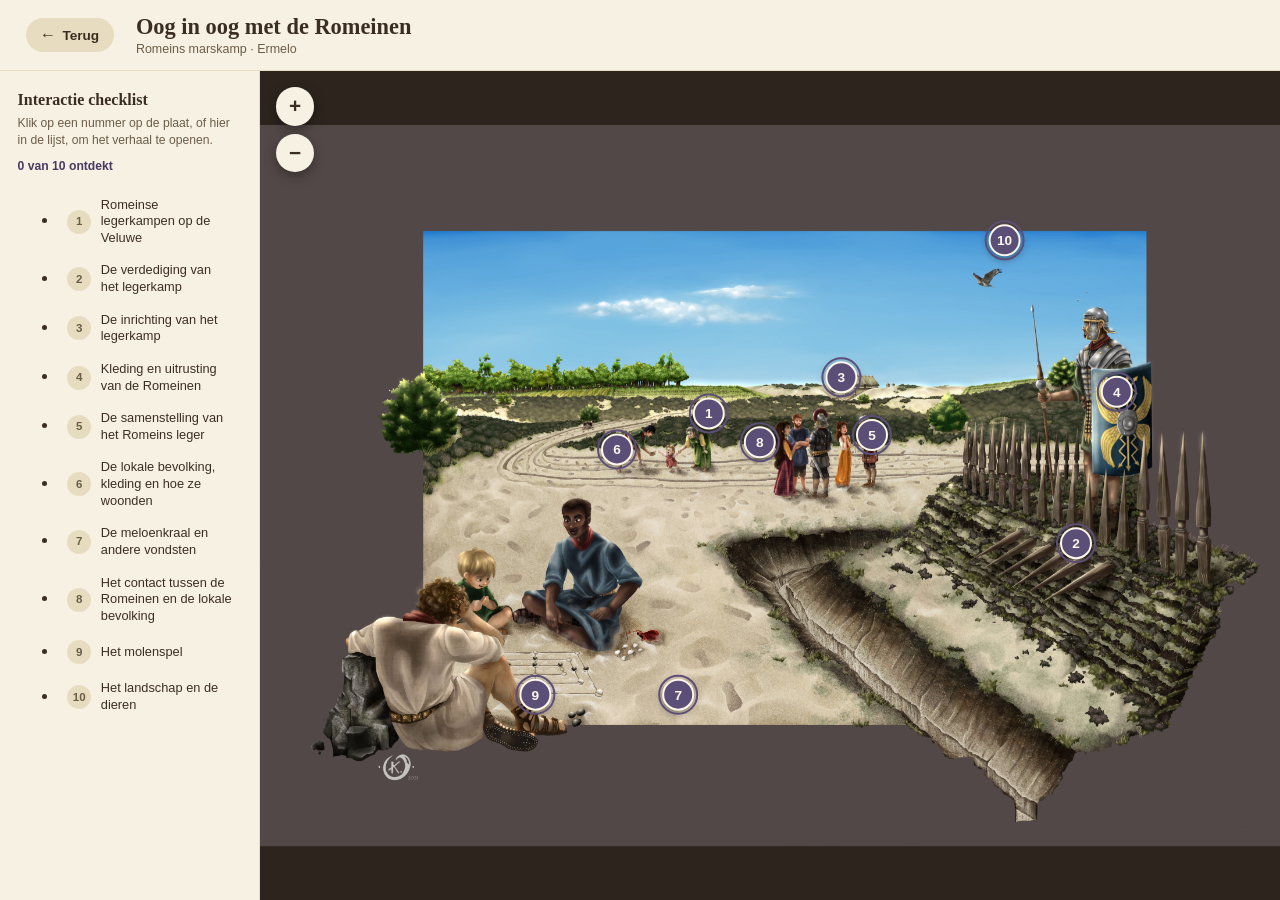
==== VeluwsVerleden/plaat3.html @ 7665651e "Eerste commit" ====
<!DOCTYPE html>
<html lang="nl">
<head>
  <meta charset="UTF-8">
  <meta name="viewport" content="width=device-width, initial-scale=1.0">
  <title>Veluws Verleden — Oog in oog met de Romeinen</title>
  <link rel="stylesheet" href="css/style.css">
</head>
<body>

  <main class="viewer-page">
    <header class="viewer-header">
      <a href="platen.html" class="terug-btn">
        <span class="terug-pijl" aria-hidden="true">&larr;</span> Terug
      </a>
      <div class="viewer-titel">
        <h1>Oog in oog met de Romeinen</h1>
        <p class="viewer-sub">Romeins marskamp &middot; Ermelo</p>
      </div>
    </header>

    <div class="viewer-body" id="viewer-body">
      <aside class="poi-checklist">
        <h2>Interactie checklist</h2>
        <p class="poi-checklist-hint">Klik op een nummer op de plaat, of hier in de lijst, om het verhaal te openen.</p>
        <p class="poi-checklist-voortgang" id="poi-checklist-voortgang"></p>
        <ul id="poi-checklist-list"></ul>
      </aside>

      <div class="viewer-stage">
        <div class="viewer-controls">
          <button type="button" id="zoom-in" aria-label="Inzoomen">+</button>
          <button type="button" id="zoom-out" aria-label="Uitzoomen">&minus;</button>
        </div>

        <p class="viewer-loading" id="viewer-loading">Plaat wordt geladen&hellip;</p>
        <p class="viewer-loading-scherp" id="viewer-loading-scherp" hidden>Scherpe versie laden&hellip;</p>

        <div class="viewer-canvas" id="viewer-canvas">
          <div class="viewer-transform" id="viewer-transform">
            <img
              id="viewer-image"
              src="assets/images/plaat-03-lowres.jpg"
              data-full="assets/images/ROM_ABV_KLEUR_DEF.jpg"
              alt="Schoolplaat: Oog in oog met de Romeinen, een Romeins marskamp op de Veluwe">
          </div>
        </div>

        <div class="poi-markers" id="poi-markers"></div>
      </div>
    </div>

    <div class="viewer-error" id="viewer-error" hidden>
      <p>De gegevens van deze schoolplaat konden niet worden geladen.</p>
      <button type="button" id="viewer-retry">Opnieuw proberen</button>
    </div>
  </main>

  <div class="poi-panel-backdrop" id="poi-panel-backdrop" hidden></div>
  <div class="poi-panel" id="poi-panel" hidden>
    <button type="button" class="poi-panel-close" id="poi-panel-close" aria-label="Verhaal sluiten">&times;</button>
    <div class="poi-panel-inner">
      <span class="poi-panel-nr" id="poi-panel-nr"></span>
      <h2 id="poi-panel-titel"></h2>
      <div class="poi-panel-image">Afbeelding volgt</div>
      <p id="poi-panel-tekst"></p>
      <div class="poi-panel-extras" id="poi-panel-extras"></div>
    </div>
    <div class="poi-game" id="poi-game" hidden></div>
  </div>

  <div class="poi-congrats" id="poi-congrats" hidden>
    <p>Gefeliciteerd! Je hebt alle 10 verhalen van deze schoolplaat ontdekt.</p>
    <button type="button" id="poi-congrats-close" aria-label="Sluiten">&times;</button>
  </div>

  <script src="js/poi-data.js"></script>
  <script src="js/spel-venster.js"></script>
  <script src="js/spellen/molenspel.js"></script>
  <script src="js/spellen/kleed.js"></script>
  <script src="js/spellen/legerkamp.js"></script>
  <script src="js/spellen/vondsten.js"></script>
  <script src="js/spellen/zoekplaat.js"></script>
  <script src="js/spellen/quiz.js"></script>
  <script src="js/plaat3.js"></script>
</body>
</html>
---- VeluwsVerleden/css/style.css ----
/* =========================================================
   Veluws Verleden — Basisstijlen + Start scherm
   ========================================================= */

:root {
  --sky-top: #bfe3f0;
  --sky-bottom: #e9f4ec;
  --sand: #d9c19a;
  --sand-dark: #c2a878;
  --parchment: #f7f1e3;
  --parchment-edge: #e8dcc0;
  --ink: #3a2e22;
  --ink-soft: #6b5c48;
  --accent: #5b4e77;
  --accent-dark: #473a63;
  --forest: #4c6b4f;
  --shadow: rgba(41, 30, 18, 0.35);

  --font-heading: Georgia, 'Times New Roman', serif;
  --font-body: 'Segoe UI', Tahoma, Verdana, sans-serif;
}

* {
  box-sizing: border-box;
}

html, body {
  height: 100%;
  margin: 0;
  padding: 0;
}

body {
  font-family: var(--font-body);
  color: var(--ink);
}

/* ---------- Full-screen start scene ---------- */

.start-screen {
  position: relative;
  min-height: 100vh;
  width: 100%;
  display: flex;
  align-items: center;
  justify-content: center;
  padding: 5vh 5vw;
  overflow: hidden;

  /* Landscape evoking the schoolplaat: sky, tree line, sand dunes */
  background:
    radial-gradient(ellipse 80px 40px at 82% 12%, rgba(255,255,255,0.9), rgba(255,255,255,0)),
    linear-gradient(to bottom, var(--sky-top) 0%, var(--sky-bottom) 42%, var(--sand) 43%, var(--sand-dark) 100%);
}

.start-screen::before {
  /* soft rolling dune line */
  content: "";
  position: absolute;
  left: 0;
  right: 0;
  bottom: 0;
  height: 40%;
  background: var(--sand);
  clip-path: polygon(0% 35%, 12% 25%, 28% 40%, 45% 20%, 62% 38%, 80% 15%, 100% 30%, 100% 100%, 0% 100%);
  opacity: 0.6;
  pointer-events: none;
}

.start-screen::after {
  /* distant tree line */
  content: "";
  position: absolute;
  left: 0;
  right: 0;
  top: 40%;
  height: 6%;
  background: var(--forest);
  clip-path: polygon(
    0% 100%, 0% 40%, 4% 10%, 8% 45%, 13% 5%, 18% 50%, 24% 15%, 30% 55%,
    36% 20%, 42% 60%, 48% 10%, 54% 50%, 60% 25%, 66% 55%, 72% 15%,
    78% 45%, 84% 5%, 90% 50%, 96% 20%, 100% 40%, 100% 100%
  );
  opacity: 0.55;
  pointer-events: none;
}

/* ---------- Intro card ---------- */

.intro-card {
  position: relative;
  z-index: 1;
  max-width: 640px;
  width: 100%;
  background: var(--parchment);
  border: 1px solid var(--parchment-edge);
  border-radius: 18px;
  padding: 3rem 3.25rem;
  text-align: center;
  box-shadow: 0 25px 60px var(--shadow), 0 2px 0 rgba(255,255,255,0.6) inset;
  animation: rise 0.6s ease-out;
}

@keyframes rise {
  from { opacity: 0; transform: translateY(18px); }
  to   { opacity: 1; transform: translateY(0); }
}

.eyebrow {
  margin: 0 0 0.4rem;
  font-size: 0.85rem;
  letter-spacing: 0.14em;
  text-transform: uppercase;
  color: var(--accent);
  font-weight: 600;
}

.intro-card h1 {
  margin: 0 0 1.4rem;
  font-family: var(--font-heading);
  font-size: clamp(1.8rem, 4vw, 2.6rem);
  color: var(--ink);
  line-height: 1.2;
}

.intro-card h1::after {
  content: "";
  display: block;
  width: 64px;
  height: 3px;
  margin: 0.9rem auto 0;
  background: var(--accent);
  border-radius: 2px;
}

.intro-text {
  color: var(--ink-soft);
  font-size: 1.05rem;
  line-height: 1.6;
}

.intro-text p {
  margin: 0 0 1rem;
}

.intro-text p:last-child {
  margin-bottom: 0;
}

.intro-text strong {
  color: var(--accent-dark);
}

/* ---------- Start button ---------- */

.start-btn {
  margin-top: 2.2rem;
  padding: 0.85rem 2.8rem;
  border: none;
  border-radius: 999px;
  background: linear-gradient(180deg, var(--accent) 0%, var(--accent-dark) 100%);
  color: #fdf6ea;
  font-family: var(--font-body);
  font-size: 1.15rem;
  font-weight: 600;
  letter-spacing: 0.04em;
  cursor: pointer;
  box-shadow: 0 10px 22px rgba(71, 58, 99, 0.4);
  transition: transform 0.15s ease, box-shadow 0.15s ease, background 0.15s ease;
}

.start-btn:hover {
  transform: translateY(-2px);
  box-shadow: 0 14px 28px rgba(71, 58, 99, 0.48);
}

.start-btn:active {
  transform: translateY(0);
  box-shadow: 0 6px 14px rgba(71, 58, 99, 0.4);
}

.start-btn:focus-visible {
  outline: 3px solid var(--forest);
  outline-offset: 3px;
}

/* ---------- Responsive ---------- */

@media (max-width: 640px) {
  .intro-card {
    padding: 2.2rem 1.5rem;
    border-radius: 14px;
  }

  .intro-text {
    font-size: 0.98rem;
  }

  .start-btn {
    width: 100%;
    padding: 0.9rem 0;
  }
}

@media (max-height: 560px) {
  .start-screen {
    align-items: flex-start;
    padding-top: 3vh;
    overflow-y: auto;
  }

  body {
    overflow: auto;
  }
}

/* =========================================================
   Platenkeuze — overzicht van de 8 schoolplaten
   ========================================================= */

.platen-screen {
  height: 100vh;
  width: 100%;
  padding: 2.4vh 3vw;
  display: flex;
  flex-direction: column;
  overflow: hidden;
  background:
    linear-gradient(to bottom, var(--sky-top) 0%, var(--sky-bottom) 30%, var(--parchment-edge) 100%);
}

.platen-header {
  flex: 0 0 auto;
  max-width: 1000px;
  margin: 0 auto 1.4rem;
  text-align: center;
}

.brand {
  display: inline-block;
  margin-bottom: 0.6rem;
  font-family: var(--font-heading);
  font-size: 1rem;
  font-weight: 700;
  color: var(--accent-dark);
  text-decoration: none;
  letter-spacing: 0.03em;
}

.brand:hover {
  text-decoration: underline;
}

.platen-header h1 {
  margin: 0 0 0.5rem;
  font-family: var(--font-heading);
  font-size: clamp(1.3rem, 2.4vw, 1.8rem);
  color: var(--ink);
}

.platen-intro {
  margin: 0 auto;
  max-width: 820px;
  color: var(--ink-soft);
  font-size: 0.88rem;
  line-height: 1.45;
}

.platen-grid {
  flex: 1;
  min-height: 0;
  list-style: none;
  margin: 0 auto;
  padding: 0;
  max-width: 1320px;
  width: 100%;
  display: grid;
  grid-template-columns: repeat(4, 1fr);
  grid-template-rows: repeat(2, 1fr);
  gap: 1.1rem 1.4rem;
}

.platen-grid[hidden] {
  display: none;
}

.platen-error {
  flex: 1;
  min-height: 0;
  display: flex;
  flex-direction: column;
  align-items: center;
  justify-content: center;
  gap: 1rem;
  text-align: center;
  color: var(--ink-soft);
}

.platen-error[hidden] {
  display: none;
}

.platen-error button {
  padding: 0.6rem 1.6rem;
  border: none;
  border-radius: 999px;
  background: var(--accent);
  color: #fdf6ea;
  font-size: 0.9rem;
  font-weight: 600;
  cursor: pointer;
}

.platen-error button:hover {
  background: var(--accent-dark);
}

.plaat-tile {
  display: flex;
  flex-direction: column;
  min-height: 0;
  height: 100%;
}

.plaat-meta {
  flex: 0 0 auto;
  height: 3.6rem;
  overflow: hidden;
  margin-bottom: 0.4rem;
  text-align: left;
}

.plaat-title-row {
  display: flex;
  align-items: flex-start;
  gap: 0.4rem;
}

.plaat-nr {
  flex: 0 0 auto;
  display: flex;
  align-items: center;
  justify-content: center;
  width: 1.5rem;
  height: 1.5rem;
  border-radius: 50%;
  background: var(--parchment-edge);
  color: var(--ink-soft);
  font-size: 0.72rem;
  font-weight: 700;
}

.plaat-tile h2 {
  flex: 1;
  min-width: 0;
  display: block;
  overflow: hidden;
  margin: 0;
  height: 2.3rem;
  font-family: var(--font-heading);
  font-size: 0.88rem;
  line-height: 1.15rem;
  color: var(--ink);
  font-weight: 700;
}

.plaat-locatie {
  margin: 0.25rem 0 0;
  height: 1rem;
  overflow: hidden;
  font-size: 0.76rem;
  color: var(--ink-soft);
}

/* De "schermen": elke plaat als eigen kader, met foto of grijze status */
.plaat-screen {
  position: relative;
  flex: 1;
  min-height: 0;
  display: flex;
  align-items: center;
  justify-content: center;
  border-radius: 10px;
  overflow: hidden;
}

/* Nog niet beschikbare platen: grote grijze schermen */
.plaat-screen--soon {
  background: #cbc4b6;
  border: 1px solid #b7ae9c;
}

.plaat-screen--soon span {
  font-size: 0.8rem;
  font-weight: 600;
  letter-spacing: 0.03em;
  color: #6f6858;
  text-transform: uppercase;
}

/* De actieve, uitgewerkte plaat: klikbaar scherm met de foto */
.plaat-screen--active {
  display: block;
  background-color: var(--accent);
  background-size: cover;
  background-position: center;
  border: 2px solid var(--accent);
  box-shadow: 0 8px 20px rgba(71, 58, 99, 0.3);
  transition: transform 0.15s ease, box-shadow 0.15s ease;
}

.plaat-screen--active:hover {
  transform: translateY(-3px);
  box-shadow: 0 14px 28px rgba(71, 58, 99, 0.38);
}

.plaat-screen--active:focus-visible {
  outline: 3px solid var(--accent-dark);
  outline-offset: 3px;
}

/* ---------- Responsive ---------- */

@media (max-width: 900px) {
  .platen-grid {
    grid-template-columns: repeat(2, 1fr);
    grid-template-rows: repeat(4, 1fr);
  }
}

@media (max-width: 520px), (max-height: 640px) {
  .platen-screen {
    height: auto;
    min-height: 100vh;
    overflow: visible;
  }

  html, body:has(.platen-screen) {
    height: auto;
  }

  .platen-grid {
    grid-template-columns: 1fr;
    grid-template-rows: none;
    gap: 0.9rem;
  }

  .plaat-tile {
    height: auto;
  }

  .plaat-screen {
    aspect-ratio: 16 / 9;
    flex: none;
  }
}

/* =========================================================
   Interactieve schoolplaat — zoom/pan viewer + POI's
   ========================================================= */

.viewer-page {
  height: 100vh;
  width: 100%;
  display: flex;
  flex-direction: column;
  overflow: hidden;
  background: var(--parchment-edge);
}

.viewer-header {
  flex: 0 0 auto;
  display: flex;
  align-items: center;
  gap: 1.4rem;
  padding: 0.9rem 1.6rem;
  background: var(--parchment);
  border-bottom: 1px solid var(--parchment-edge);
}

.terug-btn {
  display: inline-flex;
  align-items: center;
  gap: 0.4rem;
  padding: 0.5rem 0.9rem;
  border-radius: 999px;
  background: var(--parchment-edge);
  color: var(--ink);
  text-decoration: none;
  font-size: 0.85rem;
  font-weight: 600;
  white-space: nowrap;
  transition: background 0.15s ease;
}

.terug-btn:hover {
  background: var(--sand);
}

.terug-pijl {
  font-size: 1rem;
}

.viewer-titel h1 {
  margin: 0;
  font-family: var(--font-heading);
  font-size: clamp(1.1rem, 2vw, 1.4rem);
  color: var(--ink);
}

.viewer-sub {
  margin: 0.1rem 0 0;
  font-size: 0.78rem;
  color: var(--ink-soft);
}

.viewer-body {
  flex: 1;
  min-height: 0;
  display: flex;
}

.viewer-body[hidden] {
  display: none;
}

/* ---------- Zijbalk: interactie checklist ---------- */

.poi-checklist {
  flex: 0 0 260px;
  overflow-y: auto;
  padding: 1.2rem 1.1rem;
  background: var(--parchment);
  border-right: 1px solid var(--parchment-edge);
}

.poi-checklist h2 {
  margin: 0 0 0.4rem;
  font-family: var(--font-heading);
  font-size: 1rem;
  color: var(--ink);
}

.poi-checklist-hint {
  margin: 0 0 0.6rem;
  font-size: 0.76rem;
  line-height: 1.4;
  color: var(--ink-soft);
}

.poi-checklist-voortgang {
  margin: 0 0 0.9rem;
  font-size: 0.76rem;
  font-weight: 700;
  color: var(--accent-dark);
}

.poi-checklist-list {
  list-style: none;
  margin: 0;
  padding: 0;
  display: flex;
  flex-direction: column;
  gap: 0.35rem;
}

.poi-checklist-btn {
  display: flex;
  align-items: center;
  gap: 0.6rem;
  width: 100%;
  padding: 0.5rem 0.6rem;
  border: none;
  border-radius: 8px;
  background: transparent;
  color: var(--ink);
  text-align: left;
  font-size: 0.8rem;
  line-height: 1.3;
  cursor: pointer;
  transition: background 0.15s ease;
}

.poi-checklist-btn:hover {
  background: var(--parchment-edge);
}

.poi-checklist-vinkje {
  flex: 0 0 auto;
  display: flex;
  align-items: center;
  justify-content: center;
  width: 1.5rem;
  height: 1.5rem;
  border-radius: 50%;
  background: var(--parchment-edge);
  color: var(--ink-soft);
  font-size: 0.72rem;
  font-weight: 700;
}

.poi-checklist-item.is-seen .poi-checklist-vinkje {
  background: var(--accent);
  color: #fdf6ea;
}

.poi-checklist-item.is-seen .poi-checklist-btn {
  color: var(--ink-soft);
}

/* ---------- De viewer zelf ---------- */

.viewer-stage {
  position: relative;
  flex: 1;
  min-height: 0;
  background: #2c241d;
  overflow: hidden;
}

.viewer-controls {
  position: absolute;
  top: 1rem;
  left: 1rem;
  z-index: 3;
  display: flex;
  flex-direction: column;
  gap: 0.5rem;
}

.viewer-controls button {
  width: 2.4rem;
  height: 2.4rem;
  border: none;
  border-radius: 50%;
  background: var(--parchment);
  color: var(--ink);
  font-size: 1.3rem;
  font-weight: 700;
  line-height: 1;
  cursor: pointer;
  box-shadow: 0 4px 12px rgba(0, 0, 0, 0.35);
  transition: background 0.15s ease, transform 0.15s ease;
}

.viewer-controls button:hover {
  background: #fff;
  transform: translateY(-1px);
}

.viewer-loading {
  position: absolute;
  inset: 0;
  z-index: 2;
  display: flex;
  align-items: center;
  justify-content: center;
  margin: 0;
  color: #e8dcc0;
  font-size: 0.95rem;
  letter-spacing: 0.03em;
}

.viewer-loading[hidden] {
  display: none;
}

.viewer-loading-scherp {
  position: absolute;
  bottom: 0.8rem;
  right: 1rem;
  z-index: 3;
  margin: 0;
  padding: 0.35rem 0.8rem;
  border-radius: 999px;
  background: rgba(0, 0, 0, 0.55);
  color: #f7f1e3;
  font-size: 0.75rem;
  letter-spacing: 0.02em;
}

.viewer-loading-scherp[hidden] {
  display: none;
}

.viewer-error {
  flex: 1;
  min-height: 0;
  display: flex;
  flex-direction: column;
  align-items: center;
  justify-content: center;
  gap: 1rem;
  padding: 2rem;
  text-align: center;
  color: var(--ink-soft);
}

.viewer-error[hidden] {
  display: none;
}

.viewer-error button {
  padding: 0.6rem 1.6rem;
  border: none;
  border-radius: 999px;
  background: var(--accent);
  color: #fdf6ea;
  font-size: 0.9rem;
  font-weight: 600;
  cursor: pointer;
}

.viewer-error button:hover {
  background: var(--accent-dark);
}

.viewer-canvas {
  position: absolute;
  inset: 0;
  overflow: hidden;
  cursor: grab;
  touch-action: none;
  opacity: 0;
  transition: opacity 0.3s ease;
}

.viewer-canvas.is-ready {
  opacity: 1;
}

.viewer-canvas:active {
  cursor: grabbing;
}

.viewer-transform {
  position: absolute;
  top: 0;
  left: 0;
  transform-origin: 0 0;
  will-change: transform;
}

.viewer-transform img {
  display: block;
  max-width: none;
  user-select: none;
  -webkit-user-drag: none;
}

/* ---------- POI-markers op de plaat ---------- */

.poi-markers {
  position: absolute;
  inset: 0;
  z-index: 2;
  overflow: hidden;
  pointer-events: none;
}

.poi-marker {
  position: absolute;
  top: 0;
  left: 0;
  width: 2rem;
  height: 2rem;
  display: flex;
  align-items: center;
  justify-content: center;
  border: 2px solid #fdf6ea;
  border-radius: 50%;
  background: var(--accent);
  color: #fdf6ea;
  font-size: 0.85rem;
  font-weight: 700;
  cursor: pointer;
  pointer-events: auto;
  box-shadow: 0 3px 10px rgba(0, 0, 0, 0.4);
}

.poi-marker::after {
  content: "";
  position: absolute;
  inset: -6px;
  border-radius: 50%;
  border: 2px solid var(--accent);
  animation: poi-pulse 2s ease-out infinite;
}

.poi-marker.is-seen {
  background: var(--forest);
}

.poi-marker.is-seen::after {
  border-color: var(--forest);
  animation: none;
  opacity: 0;
}

@keyframes poi-pulse {
  0% { transform: scale(1); opacity: 0.9; }
  100% { transform: scale(1.9); opacity: 0; }
}

/* ---------- POI-detailpaneel ---------- */

.poi-panel-backdrop {
  position: fixed;
  inset: 0;
  z-index: 10;
  background: rgba(41, 30, 18, 0.5);
}

.poi-panel {
  position: fixed;
  top: 0;
  right: 0;
  bottom: 0;
  z-index: 11;
  width: min(420px, 100%);
  overflow-y: auto;
  background: var(--parchment);
  box-shadow: -12px 0 30px rgba(0, 0, 0, 0.3);
  padding: 3rem 2rem 2rem;
}

.poi-panel-close {
  position: absolute;
  top: 1rem;
  right: 1rem;
  width: 2.2rem;
  height: 2.2rem;
  border: none;
  border-radius: 50%;
  background: var(--parchment-edge);
  color: var(--ink);
  font-size: 1.3rem;
  line-height: 1;
  cursor: pointer;
}

.poi-panel-nr {
  display: inline-flex;
  align-items: center;
  justify-content: center;
  width: 2rem;
  height: 2rem;
  margin-bottom: 0.8rem;
  border-radius: 50%;
  background: var(--accent);
  color: #fdf6ea;
  font-size: 0.85rem;
  font-weight: 700;
}

.poi-panel-inner h2 {
  margin: 0 0 1rem;
  font-family: var(--font-heading);
  font-size: 1.3rem;
  color: var(--ink);
  line-height: 1.3;
}

.poi-panel-image {
  display: flex;
  align-items: center;
  justify-content: center;
  height: 180px;
  margin-bottom: 1.1rem;
  border: 2px dashed var(--sand-dark);
  border-radius: 10px;
  color: var(--ink-soft);
  font-size: 0.85rem;
  background: var(--parchment-edge);
}

.poi-panel-inner p {
  margin: 0;
  color: var(--ink-soft);
  font-size: 0.95rem;
  line-height: 1.6;
}

.poi-panel-extras {
  display: flex;
  flex-wrap: wrap;
  align-items: center;
  gap: 0.5rem;
  margin-top: 1.2rem;
}

.poi-panel-extras:empty {
  display: none;
}

.poi-extra-pill {
  padding: 0.3rem 0.75rem;
  border-radius: 999px;
  background: var(--parchment-edge);
  color: var(--ink);
  font-size: 0.74rem;
  font-weight: 700;
  letter-spacing: 0.02em;
  text-transform: uppercase;
}

.poi-audio {
  width: 100%;
  margin-top: 0.4rem;
}

/* ---------- Gefeliciteerd-melding ---------- */

.poi-congrats {
  position: fixed;
  left: 50%;
  bottom: 1.6rem;
  z-index: 12;
  transform: translateX(-50%);
  display: flex;
  align-items: center;
  gap: 1rem;
  max-width: min(90vw, 480px);
  padding: 1rem 1.3rem;
  border-radius: 12px;
  background: var(--forest);
  color: #fdf6ea;
  box-shadow: 0 12px 28px rgba(0, 0, 0, 0.35);
}

.poi-congrats[hidden] {
  display: none;
}

.poi-congrats p {
  margin: 0;
  font-size: 0.9rem;
  line-height: 1.4;
}

.poi-congrats button {
  flex: 0 0 auto;
  width: 1.8rem;
  height: 1.8rem;
  border: none;
  border-radius: 50%;
  background: rgba(255, 255, 255, 0.2);
  color: #fdf6ea;
  font-size: 1.1rem;
  line-height: 1;
  cursor: pointer;
}

/* ---------- Responsive ---------- */

@media (max-width: 800px) {
  .viewer-body {
    flex-direction: column;
  }

  .poi-checklist {
    flex: 0 0 auto;
    max-height: 32vh;
    border-right: none;
    border-bottom: 1px solid var(--parchment-edge);
  }

  .viewer-header {
    flex-wrap: wrap;
    gap: 0.6rem;
  }
}

/* =========================================================
   Verhaalvenster: spellen, quiz en filmpje
   ========================================================= */

.poi-panel {
  transition: width 0.2s ease;
}

.poi-panel.is-game {
  width: min(860px, 100%);
}

.poi-extra-pill.is-actie {
  border: none;
  background: var(--accent);
  color: #fdf6ea;
  cursor: pointer;
  font-family: inherit;
}

.poi-extra-pill.is-actie:hover {
  background: var(--accent-dark);
}

.poi-game {
  display: block;
}

.poi-game[hidden] {
  display: none;
}

.spel-intro h3,
.spel-titel,
.spel-resultaat h3 {
  margin: 0 0 0.8rem;
  font-family: var(--font-heading);
  font-size: 1.3rem;
  color: var(--ink);
}

.spel-intro p,
.spel-resultaat-tekst {
  margin: 0 0 1rem;
  color: var(--ink-soft);
  font-size: 0.95rem;
  line-height: 1.6;
}

.spel-hint {
  min-height: 1.4rem;
  margin: 0 0 0.6rem;
  color: var(--accent-dark);
  font-size: 0.9rem;
  font-weight: 600;
}

.spel-knoppen {
  display: flex;
  flex-wrap: wrap;
  gap: 0.6rem;
  margin-top: 1rem;
}

.spel-knop {
  padding: 0.6rem 1.3rem;
  border: none;
  border-radius: 999px;
  background: var(--accent);
  color: #fdf6ea;
  font-size: 0.9rem;
  font-weight: 600;
  cursor: pointer;
}

.spel-knop:hover { background: var(--accent-dark); }

.spel-knop--zacht {
  background: var(--parchment-edge);
  color: var(--ink);
}

.spel-knop--zacht:hover { background: var(--sand); }

.spel-sterren {
  margin: 0 0 0.8rem;
  font-size: 2.4rem;
  letter-spacing: 0.2rem;
}

.ster { color: var(--parchment-edge); }
.ster.is-vol { color: #d9a520; }

.spel-video {
  width: 100%;
  max-height: 60vh;
  border-radius: 10px;
  background: #000;
}

/* ---------- Molenspel ---------- */

.molen-status {
  margin: 0 0 0.5rem;
  font-weight: 700;
  color: var(--ink);
  font-size: 0.95rem;
}

.molen-teller {
  margin: 0.5rem 0 0;
  font-size: 0.8rem;
  color: var(--ink-soft);
}

.molen-bord {
  display: block;
  width: min(100%, 520px);
  margin: 0 auto;
  border-radius: 12px;
  background: #d8bd8c;
  touch-action: manipulation;
}

.molen-lijn {
  stroke: #5b4630;
  stroke-width: 5;
  stroke-linecap: round;
}

.molen-punt { cursor: pointer; outline: none; }
.molen-hit { fill: transparent; }
.molen-stip { fill: #5b4630; }
.molen-steen { fill: transparent; stroke: none; }
.molen-steen.is-h { fill: #fdf6ea; stroke: #5b4e77; stroke-width: 5; }
.molen-steen.is-c { fill: #2c241d; stroke: #8a7a66; stroke-width: 4; }
.molen-steen.is-gekozen { stroke: #d9a520; stroke-width: 8; }
.molen-punt:focus-visible .molen-hit { fill: rgba(91, 78, 119, 0.25); }
.molen-punt.is-leeg:hover .molen-hit { fill: rgba(91, 78, 119, 0.2); }

/* ---------- Kleed de Romein aan ---------- */

.kleed-wrap {
  display: flex;
  flex-wrap: wrap;
  gap: 1.2rem;
  align-items: flex-start;
}

.kleed-links { flex: 0 0 180px; }
.kleed-soldaat { width: 180px; height: auto; background: var(--parchment-edge); border-radius: 12px; }
.kleed-rechts { flex: 1 1 260px; }
.kleed-voortgang, .kamp-voortgang, .zoek-voortgang, .quiz-voortgang, .vondst-teller {
  margin: 0 0 0.3rem;
  font-size: 0.78rem;
  font-weight: 700;
  color: var(--ink-soft);
  text-transform: uppercase;
  letter-spacing: 0.04em;
}
.kleed-vraag, .kamp-vraag, .zoek-vraag, .quiz-vraag {
  margin: 0 0 0.9rem;
  font-size: 1.05rem;
  font-weight: 700;
  color: var(--ink);
}
.kleed-opties, .quiz-opties { display: flex; flex-direction: column; gap: 0.5rem; }

.kleed-optie, .quiz-optie {
  padding: 0.7rem 0.9rem;
  border: 2px solid var(--parchment-edge);
  border-radius: 10px;
  background: #fff;
  color: var(--ink);
  font-size: 0.92rem;
  text-align: left;
  cursor: pointer;
}

.kleed-optie:hover:not(:disabled), .quiz-optie:hover:not(:disabled) { border-color: var(--accent); }
.kleed-optie.is-fout, .quiz-optie.is-fout { border-color: #b3402e; background: #f6dcd6; }
.quiz-optie.is-goed { border-color: var(--forest); background: #dbead9; }
.quiz-feedback { min-height: 1.4rem; margin: 0.8rem 0 0; font-weight: 700; color: var(--ink); }

/* ---------- Legerkamp ---------- */

.kamp-plan, .vondst-veld, .zoek-plaat {
  display: block;
  width: 100%;
  border-radius: 10px;
}

.kamp-zone { cursor: pointer; stroke: rgba(58, 46, 34, 0.5); stroke-width: 2; outline: none; }
.kamp-zone:hover:not(.is-klaar) { filter: brightness(1.08); }
.kamp-zone:focus-visible { stroke: var(--accent); stroke-width: 4; }
.kamp-zone.is-fout { stroke: #b3402e; stroke-width: 5; }
.kamp-label { fill: #1d1710; font-size: 15px; font-weight: 700; pointer-events: none; }

/* ---------- Vondsten en zoekplaat ---------- */

.vondst-veld { cursor: crosshair; }
.zoek-plaat { cursor: crosshair; background: #4a3f3a; }
.zoek-ring { fill: none; stroke: #ffe066; stroke-width: 6; pointer-events: none; }
.vondst-lijst { margin: 0.8rem 0 0; padding-left: 1.1rem; font-size: 0.85rem; color: var(--ink-soft); line-height: 1.5; }
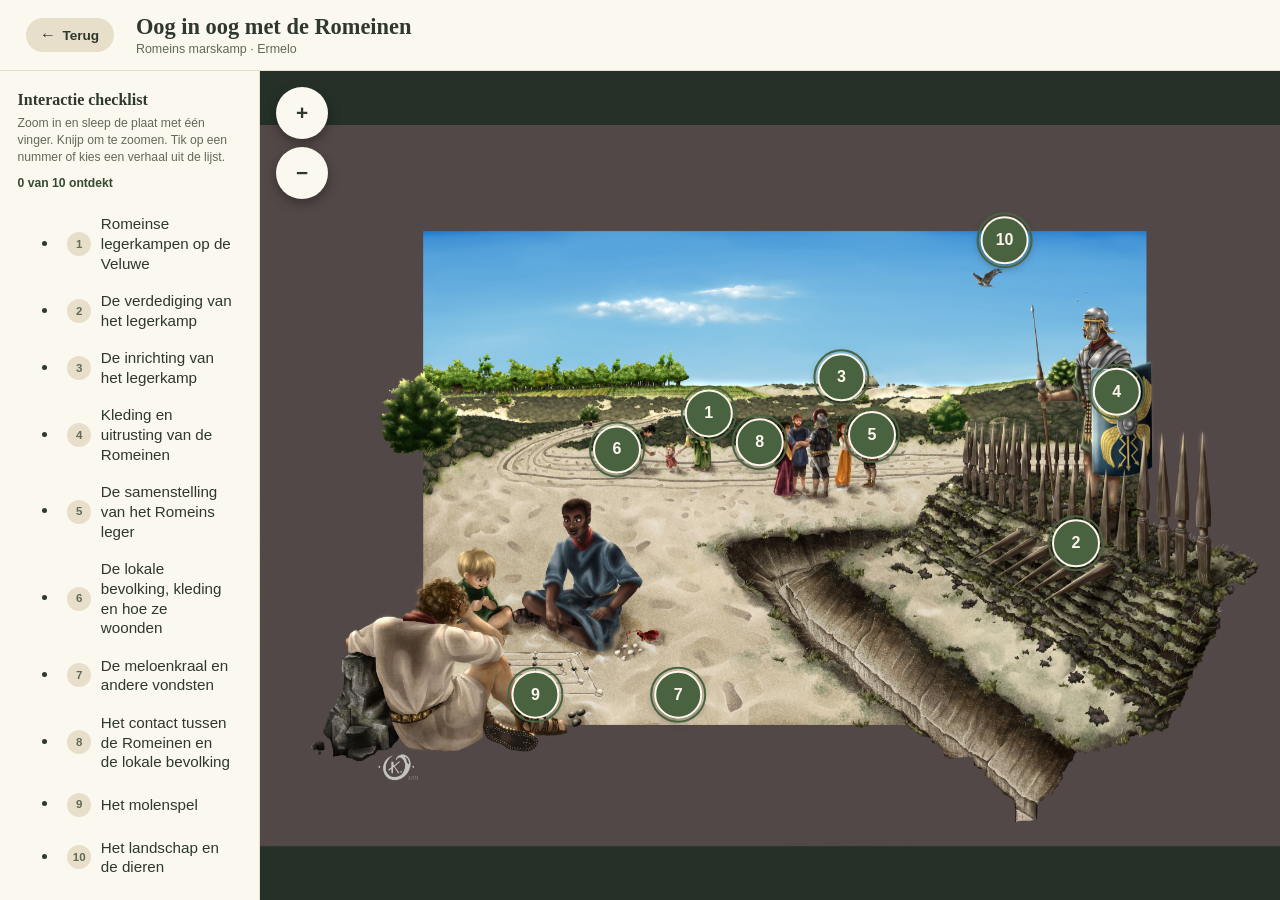
==== commit a1b92ccd: "push123" ====
--- a/VeluwsVerleden/plaat3.html
+++ b/VeluwsVerleden/plaat3.html
@@ -22,7 +22,7 @@
     <div class="viewer-body" id="viewer-body">
       <aside class="poi-checklist">
         <h2>Interactie checklist</h2>
-        <p class="poi-checklist-hint">Klik op een nummer op de plaat, of hier in de lijst, om het verhaal te openen.</p>
+        <p class="poi-checklist-hint">Zoom in en sleep de plaat met één vinger. Knijp om te zoomen. Tik op een nummer of kies een verhaal uit de lijst.</p>
         <p class="poi-checklist-voortgang" id="poi-checklist-voortgang"></p>
         <ul id="poi-checklist-list"></ul>
       </aside>
--- a/VeluwsVerleden/css/style.css
+++ b/VeluwsVerleden/css/style.css
@@ -3,18 +3,18 @@
    ========================================================= */
 
 :root {
-  --sky-top: #bfe3f0;
-  --sky-bottom: #e9f4ec;
-  --sand: #d9c19a;
-  --sand-dark: #c2a878;
-  --parchment: #f7f1e3;
-  --parchment-edge: #e8dcc0;
-  --ink: #3a2e22;
-  --ink-soft: #6b5c48;
-  --accent: #5b4e77;
-  --accent-dark: #473a63;
-  --forest: #4c6b4f;
-  --shadow: rgba(41, 30, 18, 0.35);
+  --sky-top: #dfe8d8;
+  --sky-bottom: #f5f0e2;
+  --sand: #d4c49e;
+  --sand-dark: #b5a174;
+  --parchment: #fbf8ef;
+  --parchment-edge: #e8dfca;
+  --ink: #2e382c;
+  --ink-soft: #626958;
+  --accent: #496341;
+  --accent-dark: #344a31;
+  --forest: #3d5a40;
+  --shadow: rgba(35, 44, 32, 0.22);
 
   --font-heading: Georgia, 'Times New Roman', serif;
   --font-body: 'Segoe UI', Tahoma, Verdana, sans-serif;
@@ -33,6 +33,7 @@
 body {
   font-family: var(--font-body);
   color: var(--ink);
+  background: var(--parchment);
 }
 
 /* ---------- Full-screen start scene ---------- */
@@ -165,18 +166,18 @@
   font-weight: 600;
   letter-spacing: 0.04em;
   cursor: pointer;
-  box-shadow: 0 10px 22px rgba(71, 58, 99, 0.4);
+  box-shadow: 0 10px 22px rgba(52, 74, 49, 0.28);
   transition: transform 0.15s ease, box-shadow 0.15s ease, background 0.15s ease;
 }
 
 .start-btn:hover {
   transform: translateY(-2px);
-  box-shadow: 0 14px 28px rgba(71, 58, 99, 0.48);
+  box-shadow: 0 14px 28px rgba(52, 74, 49, 0.34);
 }
 
 .start-btn:active {
   transform: translateY(0);
-  box-shadow: 0 6px 14px rgba(71, 58, 99, 0.4);
+  box-shadow: 0 6px 14px rgba(52, 74, 49, 0.28);
 }
 
 .start-btn:focus-visible {
@@ -233,6 +234,11 @@
   flex: 0 0 auto;
   max-width: 1000px;
   margin: 0 auto 1.4rem;
+  padding: 0.9rem 1.5rem 1rem;
+  border: 1px solid rgba(181, 161, 116, 0.45);
+  border-radius: 16px;
+  background: rgba(251, 248, 239, 0.88);
+  box-shadow: 0 8px 24px rgba(35, 44, 32, 0.08);
   text-align: center;
 }
 
@@ -320,6 +326,11 @@
   flex-direction: column;
   min-height: 0;
   height: 100%;
+  padding: 0.75rem;
+  border: 1px solid rgba(181, 161, 116, 0.55);
+  border-radius: 14px;
+  background: var(--parchment);
+  box-shadow: 0 8px 20px rgba(35, 44, 32, 0.09);
 }
 
 .plaat-meta {
@@ -386,15 +397,15 @@
 
 /* Nog niet beschikbare platen: grote grijze schermen */
 .plaat-screen--soon {
-  background: #cbc4b6;
-  border: 1px solid #b7ae9c;
+  background: #e6e1d4;
+  border: 1px solid #d5cbb4;
 }
 
 .plaat-screen--soon span {
   font-size: 0.8rem;
   font-weight: 600;
   letter-spacing: 0.03em;
-  color: #6f6858;
+  color: var(--ink-soft);
   text-transform: uppercase;
 }
 
@@ -405,13 +416,13 @@
   background-size: cover;
   background-position: center;
   border: 2px solid var(--accent);
-  box-shadow: 0 8px 20px rgba(71, 58, 99, 0.3);
+  box-shadow: 0 8px 20px rgba(52, 74, 49, 0.22);
   transition: transform 0.15s ease, box-shadow 0.15s ease;
 }
 
 .plaat-screen--active:hover {
   transform: translateY(-3px);
-  box-shadow: 0 14px 28px rgba(71, 58, 99, 0.38);
+  box-shadow: 0 14px 28px rgba(52, 74, 49, 0.3);
 }
 
 .plaat-screen--active:focus-visible {
@@ -461,6 +472,7 @@
 
 .viewer-page {
   height: 100vh;
+  height: 100dvh;
   width: 100%;
   display: flex;
   flex-direction: column;
@@ -569,13 +581,14 @@
   align-items: center;
   gap: 0.6rem;
   width: 100%;
-  padding: 0.5rem 0.6rem;
+  min-height: 3rem;
+  padding: 0.55rem 0.6rem;
   border: none;
   border-radius: 8px;
   background: transparent;
   color: var(--ink);
   text-align: left;
-  font-size: 0.8rem;
+  font-size: 0.95rem;
   line-height: 1.3;
   cursor: pointer;
   transition: background 0.15s ease;
@@ -614,8 +627,9 @@
   position: relative;
   flex: 1;
   min-height: 0;
-  background: #2c241d;
+  background: #253128;
   overflow: hidden;
+  touch-action: none;
 }
 
 .viewer-controls {
@@ -629,8 +643,8 @@
 }
 
 .viewer-controls button {
-  width: 2.4rem;
-  height: 2.4rem;
+  width: 3.25rem;
+  height: 3.25rem;
   border: none;
   border-radius: 50%;
   background: var(--parchment);
@@ -762,8 +776,8 @@
   position: absolute;
   top: 0;
   left: 0;
-  width: 2rem;
-  height: 2rem;
+  width: 3rem;
+  height: 3rem;
   display: flex;
   align-items: center;
   justify-content: center;
@@ -771,7 +785,7 @@
   border-radius: 50%;
   background: var(--accent);
   color: #fdf6ea;
-  font-size: 0.85rem;
+  font-size: 1rem;
   font-weight: 700;
   cursor: pointer;
   pointer-events: auto;
@@ -1091,25 +1105,25 @@
   width: min(100%, 520px);
   margin: 0 auto;
   border-radius: 12px;
-  background: #d8bd8c;
+  background: #d4c49e;
   touch-action: manipulation;
 }
 
 .molen-lijn {
-  stroke: #5b4630;
+  stroke: #554b37;
   stroke-width: 5;
   stroke-linecap: round;
 }
 
 .molen-punt { cursor: pointer; outline: none; }
 .molen-hit { fill: transparent; }
-.molen-stip { fill: #5b4630; }
+.molen-stip { fill: #554b37; }
 .molen-steen { fill: transparent; stroke: none; }
-.molen-steen.is-h { fill: #fdf6ea; stroke: #5b4e77; stroke-width: 5; }
-.molen-steen.is-c { fill: #2c241d; stroke: #8a7a66; stroke-width: 4; }
+.molen-steen.is-h { fill: #fbf8ef; stroke: var(--accent); stroke-width: 5; }
+.molen-steen.is-c { fill: #344237; stroke: #8a8b78; stroke-width: 4; }
 .molen-steen.is-gekozen { stroke: #d9a520; stroke-width: 8; }
-.molen-punt:focus-visible .molen-hit { fill: rgba(91, 78, 119, 0.25); }
-.molen-punt.is-leeg:hover .molen-hit { fill: rgba(91, 78, 119, 0.2); }
+.molen-punt:focus-visible .molen-hit { fill: rgba(73, 99, 65, 0.25); }
+.molen-punt.is-leeg:hover .molen-hit { fill: rgba(73, 99, 65, 0.2); }
 
 /* ---------- Kleed de Romein aan ---------- */
 
@@ -1143,7 +1157,7 @@
   padding: 0.7rem 0.9rem;
   border: 2px solid var(--parchment-edge);
   border-radius: 10px;
-  background: #fff;
+  background: var(--parchment);
   color: var(--ink);
   font-size: 0.92rem;
   text-align: left;
@@ -1172,6 +1186,47 @@
 /* ---------- Vondsten en zoekplaat ---------- */
 
 .vondst-veld { cursor: crosshair; }
-.zoek-plaat { cursor: crosshair; background: #4a3f3a; }
+.zoek-plaat { cursor: crosshair; background: #344237; }
 .zoek-ring { fill: none; stroke: #ffe066; stroke-width: 6; pointer-events: none; }
 .vondst-lijst { margin: 0.8rem 0 0; padding-left: 1.1rem; font-size: 0.85rem; color: var(--ink-soft); line-height: 1.5; }
+
+button,
+a {
+  -webkit-tap-highlight-color: transparent;
+}
+
+button:focus-visible,
+a:focus-visible {
+  outline: 3px solid var(--sand-dark);
+  outline-offset: 3px;
+}
+
+.platen-grid {
+  align-content: stretch;
+}
+
+.plaat-screen--soon {
+  background-image: linear-gradient(145deg, rgba(251, 248, 239, 0.12), rgba(52, 74, 49, 0.08));
+}
+
+@media (max-width: 520px), (max-height: 640px) {
+  .platen-header {
+    padding: 0.7rem 0.9rem 0.8rem;
+    margin-bottom: 1rem;
+  }
+
+  .plaat-tile {
+    min-height: 220px;
+  }
+}
+
+@media (prefers-reduced-motion: reduce) {
+  *,
+  *::before,
+  *::after {
+    scroll-behavior: auto !important;
+    animation-duration: 0.01ms !important;
+    animation-iteration-count: 1 !important;
+    transition-duration: 0.01ms !important;
+  }
+}
